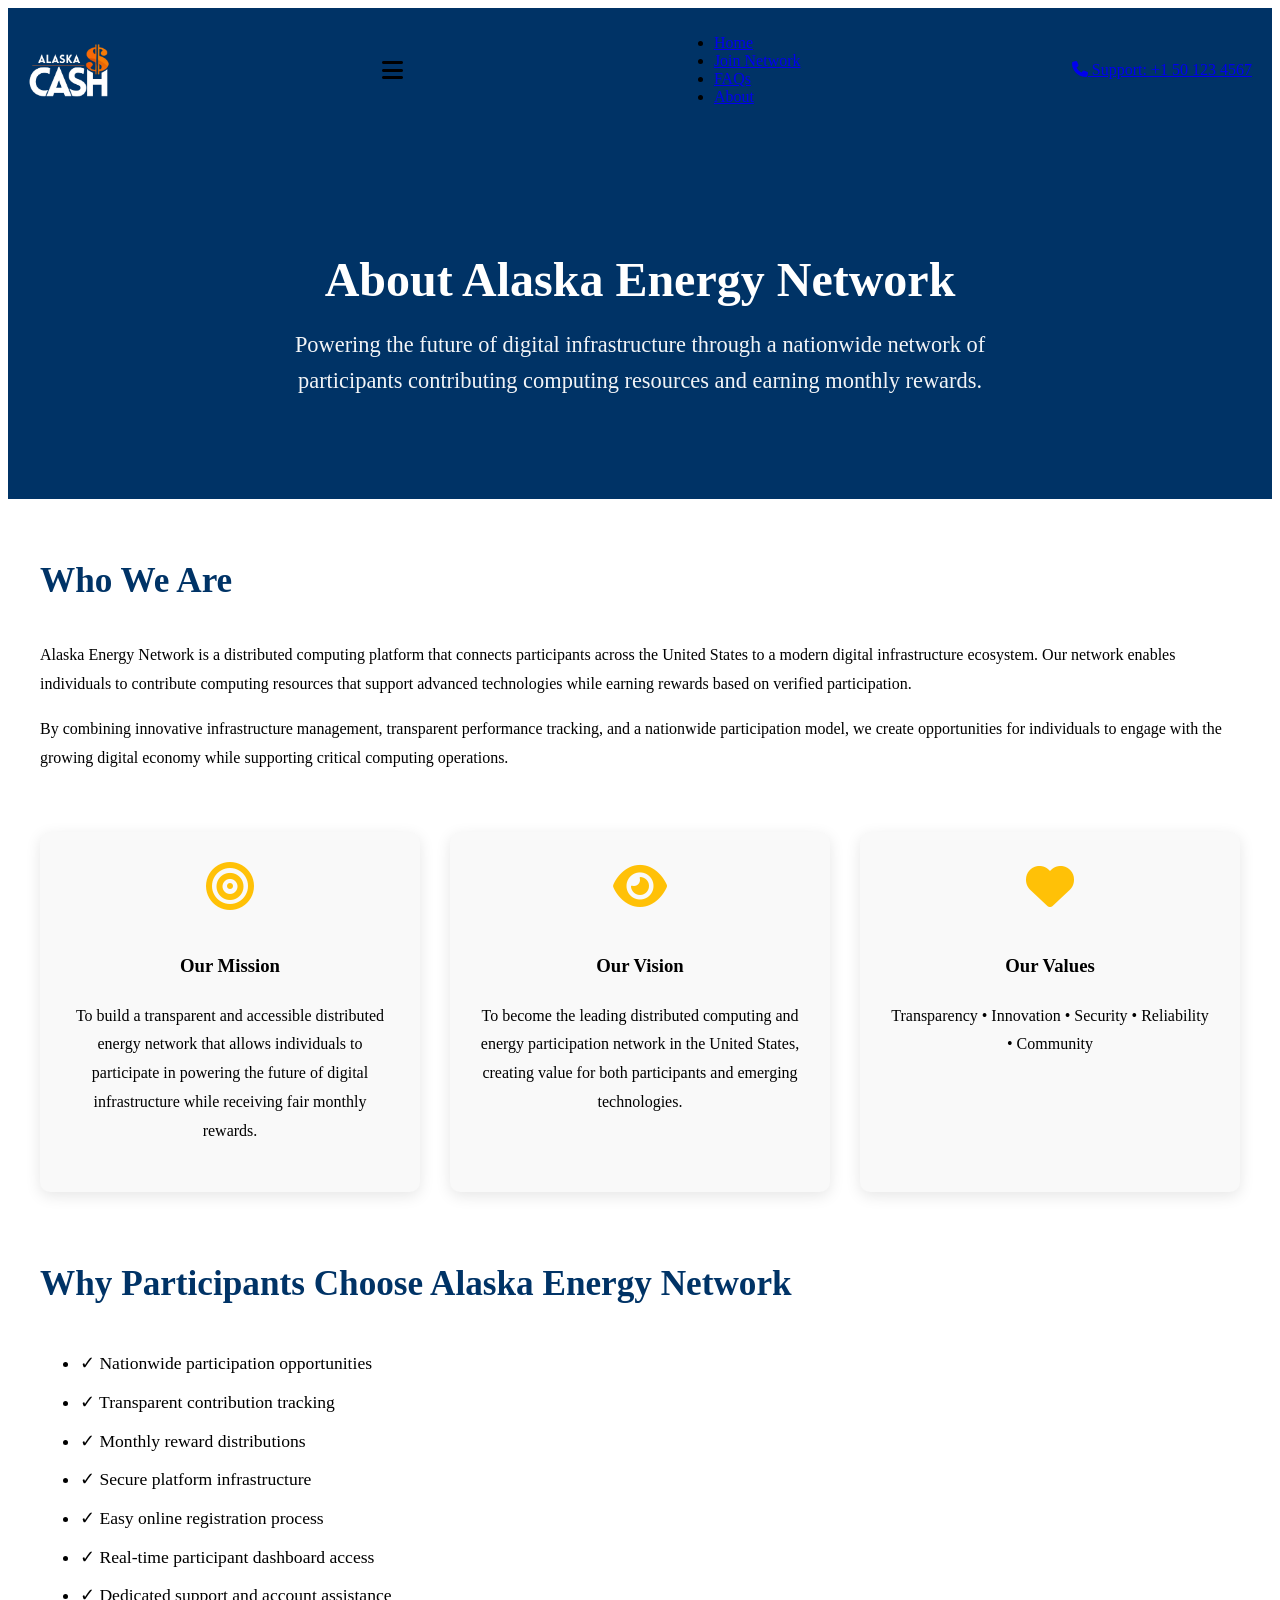
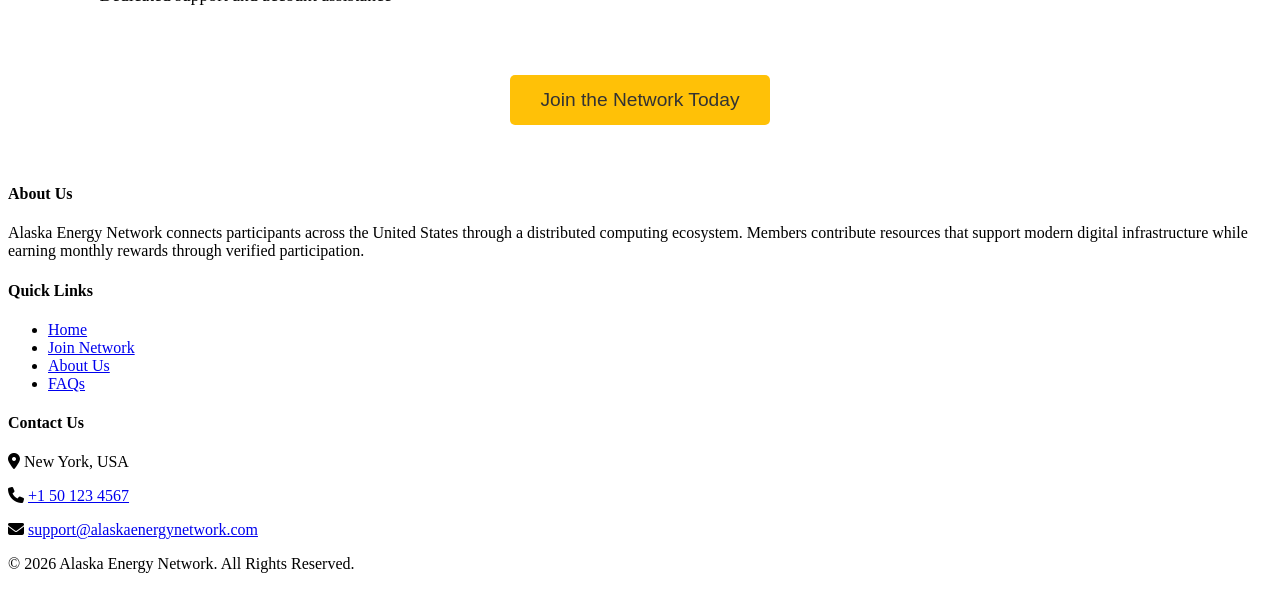
==== about.html @ 6a9df04c "Update about.html" ====
<!DOCTYPE html>
<html lang="en">
<head>
    <meta charset="UTF-8" />
    <meta name="viewport" content="width=device-width, initial-scale=1.0" />
    <title>About Us - Alaska Energy Network</title>

    <link rel="stylesheet" href="style.css" />
    <link rel="stylesheet" href="https://cdnjs.cloudflare.com/ajax/libs/font-awesome/6.7.2/css/all.min.css" />
    <link rel="stylesheet" href="https://fonts.googleapis.com/css2?family=Material+Symbols+Outlined" />

    <style>
        header {
            display: flex;
            align-items: center;
            justify-content: space-between;
            padding: 10px 20px;
            background: #003366;
            position: sticky;
            top: 0;
            z-index: 100;
        }

        .logo {
            display: flex;
            align-items: center;
            gap: 10px;
            font-size: 22px;
            font-weight: bold;
            color: #fff;
        }

        .logo-img {
            height: 55px;
            width: auto;
            object-fit: contain;
        }

        nav {
            display: flex;
        }

        nav.active {
            display: block;
        }

        .about-hero {
            background: #003366;
            color: white;
            padding: 120px 20px 100px;
            text-align: center;
        }

        .about-hero h1 {
            font-size: 3rem;
            margin: 0 0 20px 0;
            color: white;
        }

        .about-hero p {
            font-size: 1.4rem;
            max-width: 800px;
            margin: 0 auto;
            line-height: 1.6;
            color: white;
            opacity: 0.95;
        }

        .about-content {
            max-width: 1200px;
            margin: 50px auto;
            padding: 0 20px;
            line-height: 1.8;
        }

        .about-content h2 {
            color: #003366;
            margin-top: 40px;
            font-size: 2.2rem;
        }

        .mission-vision {
            display: grid;
            grid-template-columns: repeat(auto-fit, minmax(300px, 1fr));
            gap: 30px;
            margin: 60px 0;
        }

        .card {
            background: #f9f9f9;
            padding: 30px;
            border-radius: 10px;
            box-shadow: 0 4px 15px rgba(0,0,0,0.1);
            text-align: center;
        }

        .card i {
            font-size: 3rem;
            color: #FFC107;
            margin-bottom: 20px;
        }

        .cta-button {
            background-color: #FFC107;
            color: #333;
            border: none;
            padding: 14px 30px;
            font-size: 1.2rem;
            cursor: pointer;
            border-radius: 5px;
            transition: background-color 0.3s;
        }

        .cta-button a {
            text-decoration: none;
            color: #333;
        }

        .cta-button:hover {
            background-color: #FFCA2C;
        }
    </style>
</head>

<body>

<header>
    <div class="logo">
        <img src="../assets/logo.png" alt="Alaska Energy Network Logo" class="logo-img" />
    </div>

    <i class="fa-solid fa-bars fa-xl"></i>

    <nav>
        <ul>
            <li><a href="./index.html">Home</a></li>
            <li><a href="register.php">Join Network</a></li>
            <li><a href="./faqs.html">FAQs</a></li>
            <li><a href="./about.html" class="active">About</a></li>
        </ul>
    </nav>

    <div class="phone">
        <a href="tel:+1501234567">
            <i class="fa-solid fa-phone"></i>
            Support: +1 50 123 4567
        </a>
    </div>
</header>

<section class="about-hero">
    <h1>About Alaska Energy Network</h1>

    <p>
        Powering the future of digital infrastructure through a nationwide
        network of participants contributing computing resources and earning
        monthly rewards.
    </p>
</section>

<section class="about-content">

    <h2>Who We Are</h2>

    <p>
        Alaska Energy Network is a distributed computing platform that connects
        participants across the United States to a modern digital infrastructure
        ecosystem. Our network enables individuals to contribute computing
        resources that support advanced technologies while earning rewards
        based on verified participation.
    </p>

    <p>
        By combining innovative infrastructure management, transparent
        performance tracking, and a nationwide participation model, we create
        opportunities for individuals to engage with the growing digital
        economy while supporting critical computing operations.
    </p>

    <div class="mission-vision">

        <div class="card">
            <i class="fa-solid fa-bullseye"></i>

            <h3>Our Mission</h3>

            <p>
                To build a transparent and accessible distributed energy network
                that allows individuals to participate in powering the future of
                digital infrastructure while receiving fair monthly rewards.
            </p>
        </div>

        <div class="card">
            <i class="fa-solid fa-eye"></i>

            <h3>Our Vision</h3>

            <p>
                To become the leading distributed computing and energy
                participation network in the United States, creating value for
                both participants and emerging technologies.
            </p>
        </div>

        <div class="card">
            <i class="fa-solid fa-heart"></i>

            <h3>Our Values</h3>

            <p>
                Transparency • Innovation • Security • Reliability • Community
            </p>
        </div>

    </div>

    <h2>Why Participants Choose Alaska Energy Network</h2>

    <ul style="line-height: 2.2; font-size: 1.1em;">
        <li>✓ Nationwide participation opportunities</li>
        <li>✓ Transparent contribution tracking</li>
        <li>✓ Monthly reward distributions</li>
        <li>✓ Secure platform infrastructure</li>
        <li>✓ Easy online registration process</li>
        <li>✓ Real-time participant dashboard access</li>
        <li>✓ Dedicated support and account assistance</li>
    </ul>

    <div style="text-align: center; margin: 60px 0;">
        <button class="cta-button">
            <a href="register.php">
                Join the Network Today
            </a>
        </button>
    </div>

</section>

<footer>

    <div class="footer-container">

        <div class="footer-section">
            <h4>About Us</h4>

            <p>
                Alaska Energy Network connects participants across the United
                States through a distributed computing ecosystem. Members
                contribute resources that support modern digital infrastructure
                while earning monthly rewards through verified participation.
            </p>
        </div>

        <div class="footer-section">
            <h4>Quick Links</h4>

            <ul>
                <li><a href="index.html">Home</a></li>
                <li><a href="register.php">Join Network</a></li>
                <li><a href="about.html">About Us</a></li>
                <li><a href="faqs.html">FAQs</a></li>
            </ul>
        </div>

        <div class="footer-section">
            <h4>Contact Us</h4>

            <p>
                <i class="fa-solid fa-location-dot"></i>
                New York, USA
            </p>

            <p>
                <i class="fa-solid fa-phone"></i>
                <a href="tel:+1501234567">+1 50 123 4567</a>
            </p>

            <p>
                <i class="fa-solid fa-envelope"></i>
                <a href="mailto:support@alaskaenergynetwork.com">
                    support@alaskaenergynetwork.com
                </a>
            </p>
        </div>

    </div>

    <div class="footer-bottom">
        <p>&copy; 2026 Alaska Energy Network. All Rights Reserved.</p>
    </div>

</footer>

<script>
    const menuIcon = document.querySelector('.fa-bars');
    const navMenu = document.querySelector('nav');

    menuIcon.addEventListener('click', () => {
        navMenu.classList.toggle('active');
    });
</script>

</body>
</html>
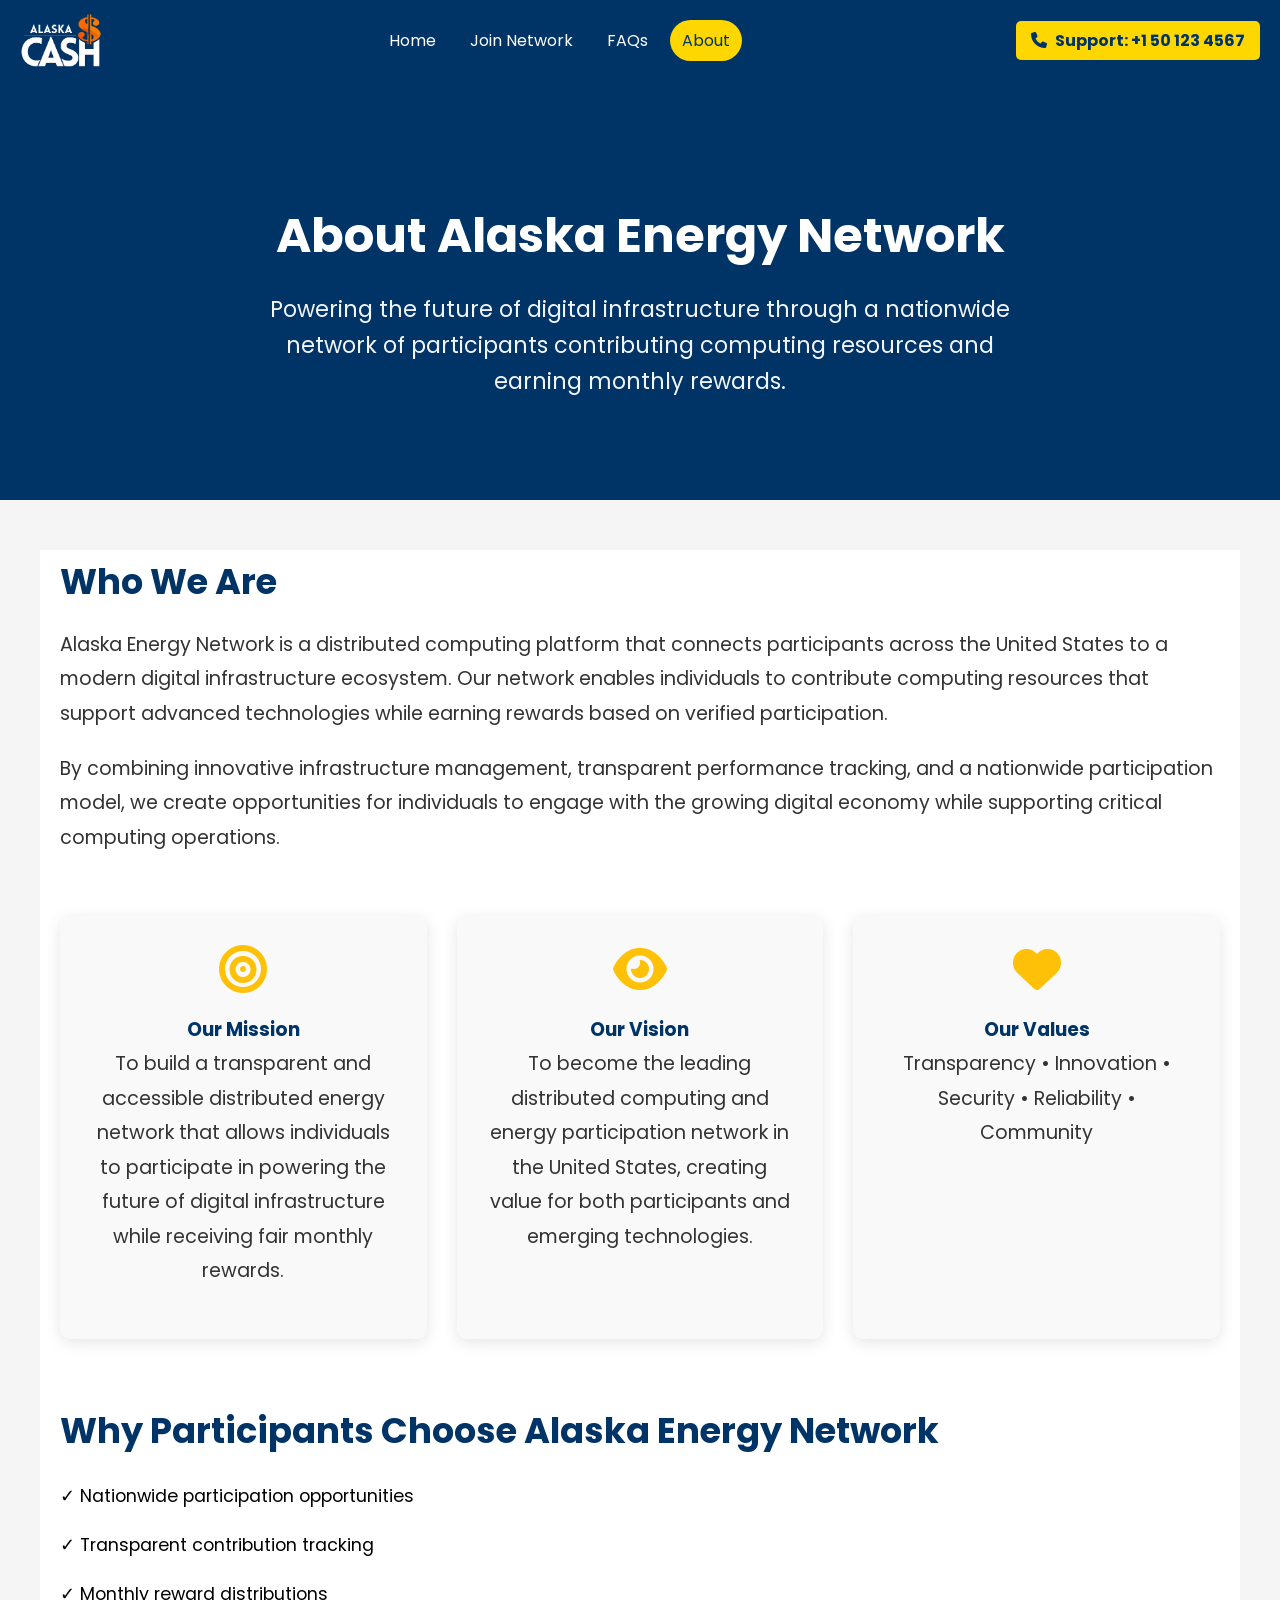
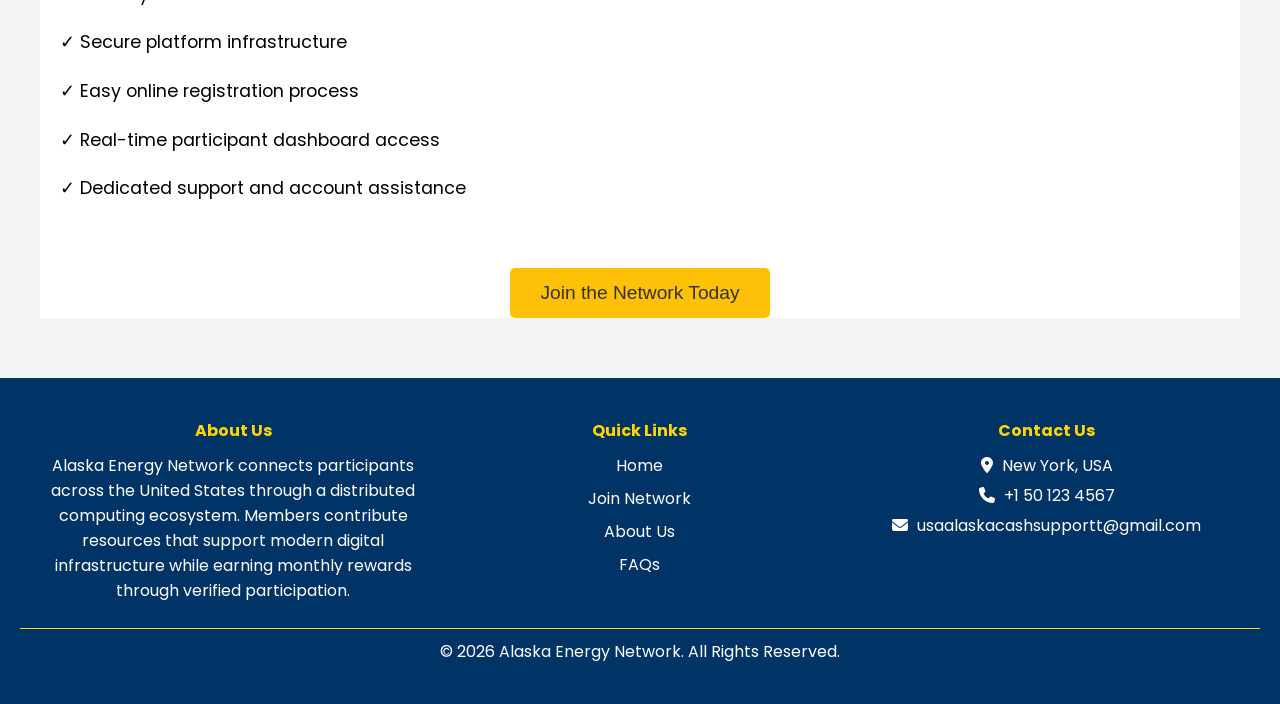
==== commit d8d51543: "Update support email address in about.html" ====
--- a/about.html
+++ b/about.html
@@ -278,8 +278,8 @@
 
             <p>
                 <i class="fa-solid fa-envelope"></i>
-                <a href="mailto:support@alaskaenergynetwork.com">
-                    support@alaskaenergynetwork.com
+                <a href="mailto:usaalaskacashsupportt@gmail.com">
+                    usaalaskacashsupportt@gmail.com
                 </a>
             </p>
         </div>
--- a/style.css
+++ b/style.css
@@ -0,0 +1,1632 @@
+@import url('https://fonts.googleapis.com/css2?family=Poppins:ital,wght@0,100;0,200;0,300;0,400;0,500;0,600;0,700;0,800;0,900;1,100;1,200;1,300;1,400;1,500;1,600;1,700;1,800;1,900&display=swap');
+
+
+:root {
+    --primary-color: #003366;
+    --secondary-color: #FFD700;
+    --background-color: #F5F5F5;
+    --cta-buttons: #228B22;
+    --text-color: #333333;
+}
+
+* {
+    margin: 0;
+    padding: 0;
+    box-sizing: border-box;
+}
+body {
+    font-family: 'Poppins', sans-serif;
+    background-color: var(--background-color);
+}
+
+header {
+    width: 100%;
+    height: 80px;
+    background-color: var(--primary-color);
+
+    display: flex;
+    justify-content: space-between;
+    align-items: center;
+    padding: 0 120px;
+}
+
+.logo {
+    color: white;
+    font-size: 1.5rem;
+    font-weight: bold;
+}
+
+i.fa-bars {
+    display: none;
+}
+
+nav ul {
+    list-style-type: none;
+    display: flex;
+}
+
+nav ul li a {
+    display: block;
+    color: #fff;
+    font-size: 1rem;
+    padding: 8px 12px;
+    border-radius: 50px;
+    -webkit-border-radius: 50px;
+    -moz-border-radius: 50px;
+    -ms-border-radius: 50px;
+    -o-border-radius: 50px;
+    transition:0.2s ease-in-out;
+    -webkit-transition:0.2s ease-in-out;
+    -moz-transition:0.2s ease-in-out;
+    -ms-transition:0.2s ease-in-out;
+    -o-transition:0.2s ease-in-out;
+
+    margin: 0 5px;
+    text-decoration: none;
+}
+
+nav ul li a:hover {
+    background-color: var(--secondary-color);
+    color: var(--primary-color);
+}
+
+nav ul li a.active {
+    background-color: var(--secondary-color);
+    color: var(--primary-color);
+}
+
+
+
+/* HEADER */
+
+/* 00 COMMENT 000 */
+/* header {
+    display: flex;
+    justify-content: space-between;
+    align-items: center;
+    height: 80px;
+    padding: 0 50px;
+    background-color: var(--primary-color);
+} */
+
+
+/* .logo {
+    color: white;
+} */
+
+/* nav ul {
+    list-style-type: none;
+    display: flex;
+} */
+
+
+/* nav ul li a{
+    padding: 10px;
+    margin: 5px;
+    text-decoration: none;
+    color: white;
+} */
+
+/* nav ul li a.active, nav ul li a:hover {
+    color: var(--secondary-color);
+    transition: .5s;
+    -webkit-transition: .5s;
+    -moz-transition: .5s;
+    -ms-transition: .5s;
+    -o-transition: .5s;
+} */
+
+.phone.fa-phone, .phone {
+    color: var(--secondary-color);
+
+}
+
+.fa-phone {
+    margin-right: 5px;
+}
+
+/* .fa-caret-down {
+    color: white;
+    margin-left: 8px;
+} */
+
+/* nav ul li {
+    position: relative;
+} */
+
+/* 00 END OF COMMENTS 00 */
+
+/* dropdown section */
+/* #drop-down {
+    display: flex;
+    flex-direction: column;
+
+    position: absolute;
+    width: 100px;
+    background-color: red;
+
+    left: -50%;
+} */
+
+/* nav ul li ul#drop-down li {
+    display: block;
+} */
+/* 
+nav ul li ul#drop-down{
+    width: 100%;
+    position: absolute;
+    z-index: 999;
+    display: none;
+} */
+
+/* nav ul li:hover ul#drop-down {
+    display: block;
+} */
+
+/* 00 END OF 000 */
+
+/* DROPDOWN */
+/* .dropdown {
+    position: relative;
+}
+
+.submenu {
+    display: none;
+    position: absolute;
+    top: 100%;
+    left: 0;
+    background-color: #0a3d62;
+    min-width: 160px;
+    border-radius: 5px;
+    box-shadow: 0 4px 6px rgba(0, 0, 0, 0.2);
+    list-style-type: none;
+    padding: 0;
+}
+
+.submenu li a {
+    color: white;
+    padding: 10px;
+    display: block;
+}
+
+.submenu li a:hover {
+    background-color: var(--secondary-color);
+    color: var(--text-color);
+} */
+
+/* Show submenu on hover */
+.dropdown:hover .submenu {
+    display: block;
+}
+
+
+
+.checkbtn #btn, .checkbtn #cancel {
+    font-size: 30px;
+    float: right;
+    line-height: 80px;
+    cursor: pointer;
+    display: none;
+}
+
+#check {
+    display: none;
+}
+
+.fa-location-dot, .footer-section.fa-phone, .fa-envelope{
+    margin-right: 5px;
+}
+
+.phone a {
+    background-color: var(--secondary-color); 
+    color: var(--primary-color); 
+    padding: 8px 15px;
+    text-decoration: none;
+    font-weight: bold;
+    border-radius: 5px;
+    transition: background 0.3s ease-in-out;
+}
+
+.phone a:hover {
+    background-color: var(--cta-buttons); 
+    color: white;
+} 
+
+
+
+
+.login-btn {
+    display: none;
+    background-color: var(--secondary-color);
+    padding: 8px 20px;
+    color: var(--text-color);
+    border-radius: 12px;
+    text-decoration: none;
+    /*display: inline-block;
+    */transition: background 0.3s ease;
+    font-weight: bold;
+    border: solid 1px var(--secondary-color);
+    /*padding: 12px 24px;
+    */
+    -webkit-border-radius: 12px;
+    -moz-border-radius: 12px;
+    -ms-border-radius: 12px;
+    -o-border-radius: 12px;
+}
+
+.login-btn:hover {
+    background-color: #ebd453;
+}
+
+.login-btn a {
+    text-decoration: none;
+    color: var(--text-color);
+}
+
+
+
+/* HERO SECTION */
+.hero {
+
+    background-color: var(--primary-color);
+    color: white;
+    padding: 60px 20px;
+
+}
+
+.hero-container {
+    max-width: 1100px;
+    margin: 0 auto;
+    display: flex;
+    align-items: center;
+    justify-content: center;
+}
+
+.hero p {
+    color: white;
+}
+
+.hero-content {
+    display: flex;
+    align-items: center;
+    gap: 40px;
+
+    flex-wrap: wrap;
+    justify-content: center;
+}
+
+
+
+.hero-text {
+    flex: 1;
+    max-width: 50%;
+}
+
+.hero-text h1 {
+    font-size: 2.1rem;
+    font-weight: bold;
+    margin-bottom: 15px;
+}
+
+.hero-text p {
+    font-size: 1.1rem;
+    margin-bottom: 20px;
+}
+
+.btn {
+    /* background-color: #f39c12; */
+    /* background-color: #EFE7DA; */
+    background-color: var(--secondary-color);
+    color: var(--text-color);
+    font-size: 1.1rem;
+    font-weight: bold;
+    padding: 12px 24px;
+    border-radius: 8px;
+    text-decoration: none;
+    display: inline-block;
+    transition: background 0.3s ease;
+}
+
+.btn:hover {
+    background-color: #fccf4a;
+}
+
+.hero-image {
+    flex: 1;
+    text-align: right;
+
+    /* flex-basis: 100%; */
+}
+
+.hero-image img {
+    max-width: 100%;
+    height: auto;
+    border-radius: 10px;
+}
+
+
+
+@media (max-width:768px){
+
+    
+   
+    /* i.fa-bars {
+        display: block;
+        font-size: 1.5rem;
+        color: white;
+        cursor: pointer;
+
+        position: absolute;
+        top: 40px;
+        right: 40px;
+}
+    nav {
+        position: absolute;
+        top: 80px;
+        right: 0;
+        width: 100vw;
+        background-color: var(--primary-color);
+        transition: 0.2s ease in ease-in-out    ;
+        -webkit-transition: 0.2s ease in ease-in-out    ;
+        -moz-transition: 0.2s ease in ease-in-out    ;
+        -ms-transition: 0.2s ease in ease-in-out    ;
+        -o-transition: 0.2s ease in ease-in-out    ;
+
+        display: block;
+} */
+}
+
+/* HOW IT WORKS SECTION */
+
+.fa-1, .fa-2, .fa-3 {
+    color: #fff;
+    /* background-color: var(--primary-color); */
+    /* padding: 40px; */
+    
+}
+.dimensions {
+    width: 100px;
+    height: 100px;
+    background-color: var(--primary-color);
+
+    display: flex;
+    align-items: center;
+    justify-content: center;
+
+    border-radius: 50%;
+    -webkit-border-radius: 50%;
+    -moz-border-radius: 50%;
+    -ms-border-radius: 50%;
+    -o-border-radius: 50%;
+
+    text-align: center;
+
+    margin: 0 auto;
+    
+
+}
+h2 {
+    font-size: 2.5rem;
+    font-weight: bold;
+    margin-bottom: 30px;
+    /* color: #0a3d62; */
+    color: var(--primary-color)
+}
+
+.how-it-works {
+    background-color: #f4f4f4;
+    text-align: center;
+    padding: 90px 20px 110px 20px;
+}
+
+.container, .container-loan-container {
+    max-width: 1000px;
+    margin: 0 auto;
+}
+
+
+.container-loan-container h1 {
+    text-align: center;
+}
+
+.container-loan-container p {
+    margin: 0;
+    text-align: center;
+    margin-bottom: 30px;
+    font-size: 1rem;
+    font-weight: bold;
+    
+}
+.how-it-works-container {
+    max-width: 1000px;
+    margin: 0 auto;
+}
+.steps {
+    display: grid;
+    grid-template-columns: repeat(auto-fit, minmax(300px, 1fr));
+    gap: 2rem;
+}
+
+.step {
+    background-color: white;
+    border-radius: 8px;
+    box-shadow: 0 4px 6px rgba(0, 0, 0, 0.1);
+    overflow: hidden;
+    transition: box-shadow 0.3s ease;
+    display: flex;
+    flex-direction: column;
+    border-top: 4px solid var(--primary-color);
+    padding: 30px;
+}
+
+
+/* @media (max-width: 768px){
+    .steps {
+        display: flex;
+        flex-direction: column;
+        justify-content: center;
+    }
+
+    .step {
+        align-self: center;
+    }
+} */
+/* .steps {
+    display: flex;
+    justify-content: space-between;
+    gap: 20px;
+    flex-wrap: wrap;
+}
+
+.step {
+    background: white;
+    padding: 20px;
+    border-radius: 10px;
+    box-shadow: 0 4px 8px rgba(0, 0, 0, 0.1);
+    width: 30%;
+    min-width: 250px;
+    transition: transform 0.3s ease;
+
+    text-align: center;
+    display: flex;
+    justify-content: center;
+    flex-direction: column;
+} */
+
+
+
+/* .step:hover {
+    transform: translateY(-5px);
+}
+
+.step-icon {
+    font-size: 2.5rem;
+    margin-bottom: 15px;
+}
+
+.step h3 {
+    font-size: 1.5rem;
+    margin-bottom: 10px;
+    color: var(--primary-color);
+} */
+
+p {
+    font-size: 1rem;
+    color: var(--text-color);
+    /* color: #555; */
+}
+
+
+.material-symbols-outlined {
+  font-variation-settings:
+  'FILL' 0,
+  'wght' 400,
+  'GRAD' 0,
+  'opsz' 24
+}
+
+.material-symbols-outlined {
+    font-size: 36px;
+}
+
+
+/* FEATURES */
+.accordion {
+    /* width: 900px; */
+    max-width: 900px;
+    margin: 30px auto;
+}
+
+@media (min-width: 1200px){
+    
+}
+
+.small-container {
+    /* background-color: #6200B3; */
+    background-color: var(--primary-color);
+    padding: 60px 50px;
+    color: white;
+    text-align: center;
+}
+.small-container p {
+    color: white;
+    font-size: 1.1rem !important;
+}
+
+.small-container h1 {
+    font-size: 2rem !important;
+}
+
+/* #features {
+    display: flex;
+    flex-direction: column;
+    justify-content: center;
+} */
+
+.footer-section ul li a {
+    text-decoration: underline;
+}
+
+
+/* ABOUT CSS *//* General Styles */
+/* body {
+    font-family: Arial, sans-serif;
+    margin: 0;
+    padding: 0;
+    color: #333;
+    background-color: #f4f4f4;
+} */
+
+.container-about {
+    max-width: 900px;
+    margin: 0 auto;
+    padding: 20px;
+}
+
+.container-about p{
+    color: white;
+}
+/* Hero Section */
+.about-hero {
+    /* background-color: #6200B3; */
+    background-color: var(--primary-color);
+    color: white;
+    text-align: center;
+}
+
+
+
+.about-hero p {
+    font-size: 1.2rem;
+}
+
+/* About Content */
+.about-content {
+    background: white;
+    padding: 50px 20px;
+    max-width: 1200px;
+    margin: 0 auto;
+    /* text-align: center; */
+}
+
+.about-content h2 {
+    /* color: #0a3d62; */
+    color: var(--primary-color);
+    font-size: 2rem;
+    margin-bottom: 15px;
+
+}
+
+.about-content p {
+    font-size: 1.2rem;
+    margin-bottom: 20px;
+    color: var(--text-color);
+}
+
+.about-content ul {
+    list-style: none;
+    padding: 0;
+}
+
+.about-content ul li {
+    font-size: 1.1rem;
+    margin: 10px 0;
+}
+
+/* Call to Action */
+.call-to-action {
+    /* background-color: #f39c12;
+    text-align: center;
+    padding: 50px 20px;
+    color: var(--text-color);
+
+    display: flex;
+    flex-direction: column; */
+
+    background-color: #f39c12;
+    color: white;
+    text-align: center;
+    padding: 40px 20px;
+    border-radius: 12px;
+    box-shadow: 0 4px 10px rgba(0, 0, 0, 0.2);
+    margin: 20px auto;
+    max-width: 600px;
+}
+
+.call-to-action h2 {
+    font-size: 2rem;
+    margin-bottom: 10px;
+}
+
+.call-to-action .btn {
+    display: inline-block;
+    background: var(--primary-color);
+    /*color: #f39c12;
+    */color: #fff;
+    font-size: 1.2rem;
+    font-weight: bold;
+    padding: 12px 24px;
+    border-radius: 8px;
+    text-decoration: none;
+    margin-top: 10px;
+    transition: background 0.3s ease;
+    -webkit-transition: background 0.3s ease;
+    -moz-transition: background 0.3s ease;
+    -ms-transition: background 0.3s ease;
+    -o-transition: background 0.3s ease;
+}
+
+.call-to-action .btn:hover {
+    background: #fff3e0;
+}
+
+
+
+
+/* APPLY CSS */
+
+
+/* Container */
+.container-loan {
+    display: flex;
+    max-width: 1100px;
+    margin: 40px auto;
+    gap: 20px;
+}
+
+/* Loan Application Section */
+.loan-form-container {
+    flex: 2;
+    background: white;
+    padding: 30px;
+    border-radius: 10px;
+    box-shadow: 0 4px 8px rgba(0, 0, 0, 0.1);
+}
+
+.loan-form-container h2, h3 {
+    /* color: #0a3d62; */
+    color: var(--primary-color)
+}
+
+.loan-type {
+    display: flex;
+    gap: 10px;
+    margin-bottom: 20px;
+}
+
+.loan-btn {
+    /* background: #f39c12; */
+    background-color: var(--secondary-color);
+    color: var(--text-color);
+    border: none;
+    padding: 10px 15px;
+    cursor: pointer;
+    border-radius: 5px;
+}
+
+/* .loan-btn.active {
+    background: #e67e22;
+} */
+
+/* Forms */
+.loan-form {
+    display: block;
+}
+
+.hidden {
+    display: none;
+}
+
+form label {
+    display: block;
+    margin-top: 10px;
+    font-weight: bold;
+}
+
+input, select, textarea {
+    width: 100%;
+    padding: 10px;
+    margin-top: 5px;
+    border: 1px solid #ccc;
+    border-radius: 5px;
+}
+
+.submit-btn {
+    /* background: #0a3d62; */
+    background: #082b46;
+    color: white;
+    padding: 10px 15px;
+    border: none;
+    cursor: pointer;
+    margin-top: 15px;
+    border-radius: 5px;
+}
+
+.submit-btn:hover {
+    background: #082b46;
+}
+
+/* Membership Section */
+.membership-section {
+    flex: 1;
+    /* background: #0a3d62; */
+    color: var(--primary-color);
+    color: white;
+    padding: 30px;
+    border-radius: 10px;
+    text-align: center;
+}
+
+.membership-section .btn {
+    /* background: #f39c12; */
+    background-color: var(--secondary-color);
+    color: white;
+    padding: 10px 15px;
+    text-decoration: none;
+    display: inline-block;
+    margin-top: 15px;
+    border-radius: 5px;
+}
+
+.membership-section .btn:hover {
+    background: #e67e22;
+}
+
+/* MEMBERSHIP */
+
+
+/* Membership Application Section */
+.membership-application {
+    background-color: white;
+    padding: 40px;
+    border-radius: 10px;
+    box-shadow: 0 4px 8px rgba(0, 0, 0, 0.1);
+    text-align: center;
+}
+
+@media (max-width: 768px){
+    
+}
+
+.application-form-container h2 {
+    /* color: #0a3d62; */
+    color: var(--primary-color);
+    margin-bottom: 20px;
+    margin-top: 12px;
+}
+
+.application-form-container p {
+    font-size: 1.2rem;
+    margin-bottom: 30px;
+}
+
+/* Form Styling */
+.application-form-container form {
+    display: flex;
+    flex-direction: column;
+    gap: 20px;
+    text-align: left;
+}
+
+.application-form-container form label {
+    font-weight: bold;
+    font-size: 1.1rem;
+}
+
+.application-form-container form input, select {
+    padding: 10px;
+    font-size: 1rem;
+    width: 100%;
+    border: 1px solid #ccc;
+    border-radius: 5px;
+}
+
+.application-form-container .submit-btn {
+    /* background-color: #0a3d62; */
+    color: var(--primary-color);
+    color: white;
+    padding: 12px 20px;
+    font-size: 1.2rem;
+    font-weight: bold;
+    border: none;
+    cursor: pointer;
+    border-radius: 5px;
+    transition: background-color 0.3s ease;
+}
+
+.application-form-container .submit-btn:hover {
+    /* background-color: #082b46; */
+    background-color: var(--primary-color);
+}
+
+
+/* Loan & Savings Plans Section */
+.plans {
+    text-align: center;
+    padding: 50px 20px;
+    background-color: #fff; /* Light Gray */
+}
+
+.plans h2 {
+    color: #003366; /* Deep Blue */
+    font-size: 32px;
+    margin-bottom: 10px;
+}
+
+.plans p {
+    color: #333333; /* Dark Gray */
+    font-size: 18px;
+    margin-bottom: 30px;
+}
+
+/* Plans Container */
+.plans-container {
+    display: flex;
+    justify-content: center;
+    gap: 30px;
+    flex-wrap: wrap;
+}
+
+/* Individual Plan Card */
+.plan-card {
+    background-color: white;
+    border-radius: 8px;
+    padding: 20px;
+    width: 300px;
+    box-shadow: 0px 4px 8px rgba(0, 0, 0, 0.1);
+    text-align: left;
+    border-top: 5px solid #003366; /* Blue border for style */
+}
+
+.plan-card h3 {
+    color: #003366; /* Deep Blue */
+    font-size: 24px;
+}
+
+.plan-card p {
+    color: #555555; /* Slightly lighter text */
+    font-size: 16px;
+    margin-bottom: 15px;
+}
+
+/* Plan Features */
+.plan-card ul {
+    list-style: none;
+    padding: 0;
+}
+
+.plan-card ul li {
+    color: #228B22; /* Dark Green */
+    font-size: 16px;
+    margin-bottom: 8px;
+}
+
+/* Plan Button */
+.plan-btn {
+    display: inline-block;
+    margin-top: 15px;
+    padding: 10px 15px;
+    background-color: #FFD700; /* Gold */
+    color: #003366; /* Deep Blue */
+    font-weight: bold;
+    text-decoration: none;
+    border-radius: 5px;
+    transition: background 0.3s ease-in-out;
+}
+
+.plan-btn:hover {
+    background-color: #228B22; /* Dark Green */
+    color: white;
+}
+
+
+
+
+/* Footer Styles */
+footer {
+    background-color: var(--primary-color); /* Deep Blue */
+    color: white;
+    padding: 40px 20px;
+    text-align: center;
+}
+
+.footer-container {
+    /* display: flex;
+    justify-content: space-between;
+    flex-wrap: wrap;
+    max-width: 1200px;
+    margin: auto; */
+
+    display: grid;
+    grid-template-columns: repeat(auto-fit, minmax(220px, 1fr));
+    gap: 20px;
+    max-width: 1200px;
+    margin: 0 auto;
+}
+
+@media (max-width: 768px){
+   
+}
+
+/* .footer-section {
+    flex: 1;
+    min-width: 220px;
+    padding: 10px;
+} */
+
+.footer-section h4 {
+    color: var(--secondary-color); /* Gold */
+    margin-bottom: 10px;
+}
+
+.footer-section ul {
+    list-style: none;
+    padding: 0;
+}
+
+.footer-section ul li {
+    margin-bottom: 8px;
+}
+
+.footer-section ul li a {
+    color: white;
+    text-decoration: none;
+}
+
+.footer-section ul li a:hover {
+    color: #FFD700; /* Gold */
+}
+
+.footer-section p {
+    margin: 5px 0;
+    color: white;
+}
+
+.footer-section a {
+    color: white; /* Gold */
+    text-decoration: none;
+}
+
+.footer-section a:hover {
+    color: var(--secondary-color); /* Dark Green */
+}
+
+/* Social Media Icons */
+.social-icons a {
+    display: inline-block;
+    margin: 5px;
+}
+
+.social-icons img {
+    width: 24px;
+    height: 24px;
+}
+
+/* Footer Bottom */
+.footer-bottom {
+    margin-top: 20px;
+    padding-top: 10px;
+    border-top: 1px solid var(--secondary-color);
+
+}
+.footer-bottom p {
+    color: white;
+}
+
+.fa-brands {
+    font-size: 30px;
+}
+
+@media (max-width: 1118px) {
+    /* .logo {
+        left: 8%;
+    } */
+}
+
+
+@media (max-width: 925px) {
+    /* header.logo {
+        font-size: 30px;
+        padding-left: 50px;
+        left: 6%;
+    }
+
+    nav ul li a {
+        font-size: 16px;
+    } */
+}
+/* 
+@media (max-width: 858px){
+    #btn {
+        display: block;
+    }
+
+
+    nav ul {
+        position: fixed;
+        width: 100%;
+        height: 100vh;
+        background-color: var(--primary-color);
+        color: white;
+        top: 80px;
+        left: -100%;
+        text-align: center;
+        transition: all 0.5s;
+        -webkit-transition: all 0.5s;
+        -moz-transition: all 0.5s;
+        -ms-transition: all 0.5s;
+        -o-transition: all 0.5s;
+    }
+    nav ul li {
+        display: block;
+        margin: 50px 0;
+    }
+
+    nav ul li a {
+        font-size: 20px;
+    }
+
+    nav ul li a:hover, nav ul li a.active {
+        background: none;
+        color: red;
+    }
+
+    #check:checked ~ nav ul {
+        left: 0;
+    }
+} */
+
+
+/* SECTION LOANS */
+.container-loan-container {
+    max-width: 1200px;
+    /* margin: 0 auto; */
+    margin-top: 35px;
+    padding: 2rem;
+}
+
+.container-loan-container h1 {
+    text-align: center;
+    color: var(--primary-color);
+    font-size: 2.5rem;
+    /* margin-bottom: 2.5rem; */
+}
+
+
+
+.loan-grid {
+    display: grid;
+    grid-template-columns: repeat(auto-fit, minmax(300px, 1fr));
+    gap: 2rem;
+}
+
+.loan-card {
+    background-color: white;
+    border-radius: 8px;
+    box-shadow: 0 4px 6px rgba(0, 0, 0, 0.1);
+    overflow: hidden;
+    transition: box-shadow 0.3s ease;
+    display: flex;
+    flex-direction: column;
+    border-top: 4px solid var(--primary-color);
+}
+
+.loan-card:hover {
+    box-shadow: 0 10px 15px rgba(0, 0, 0, 0.2);
+}
+
+.loan-card-header {
+    background: linear-gradient(to right, var(--primary-color), var(--primary-color-light));
+    color: white;
+    padding: 1.2rem;
+}
+
+.loan-card-title {
+    margin: 0;
+    font-size: 1.5rem;
+    text-align: center;
+}
+
+.loan-card-content {
+    padding: 1.5rem;
+    flex-grow: 1;
+}
+
+.loan-card-description {
+    color: #666;
+    margin-bottom: 15px !important;
+    text-align: left !important;
+}
+
+.feature-list {
+    list-style-type: none;
+    padding: 0;
+    margin: 0;
+}
+
+.feature-item {
+    display: flex;
+    align-items: flex-start;
+    margin-bottom: 0.5rem;
+}
+
+.feature-icon {
+    color: #22c55e;
+    margin-right: 0.5rem;
+}
+
+.loan-card-footer {
+    padding: 1.5rem;
+    text-align: center;
+}
+
+.apply-button {
+    background-color: var(--primary-color);
+    color: #fff;
+    border: none;
+    padding: 0.75rem 1.5rem;
+    font-size: 1rem;
+    border-radius: 4px;
+    cursor: pointer;
+    transition: background-color 0.3s ease;
+    width: 100%;
+}
+
+.apply-button a {
+    color: #fff;
+    text-decoration: none;
+}
+
+.apply-button:hover {
+    background-color: #135d96;
+}
+
+@media (max-width: 768px) {
+    .loan-grid {
+        grid-template-columns: 1fr;
+    }
+    header {
+        padding: 0 30px;
+        border-bottom: solid 1px #fff;
+    }
+    /* body {
+        font-size: 16px;
+    }
+    h1 {
+        font-size: 28px;
+    }
+    h2 {
+        font-size: 24px;
+    }
+    button {
+        font-size: 16px;
+    } */
+    .login-btn {
+        display: block;
+    }
+    .hero {
+        padding: 20px 5px;
+        width: 100%;
+    }
+
+    .hero-container {
+        margin: 0 5px;
+    }
+    .hero-content {
+        flex-direction: column;
+        width: 100%;
+
+    }
+
+    .hero-text {
+        max-width: 100%;
+        text-align: center;
+        padding: 20px;
+    }
+    .hero-image {
+        order: -1;
+    }
+    /* .phone {
+        display: none;
+    } */
+    .hero p {
+        width: 100%;
+        font-size: 1rem;
+    }
+
+    .hero-text h1 {
+        font-size: 1.4rem;
+        padding: 5px;
+    }
+
+    .hero-text.btn {
+        width: 100%;
+        padding: 8px 12px;
+        font-size: 1rem;
+        font-weight: 400;
+    }
+
+    i.fa-bars {
+        display: block;
+        cursor: pointer;
+        color: #fff;
+    }
+
+    nav {
+        height: 0;
+        position: absolute;
+        top: 80px;
+        left: 0;
+        right: 0;
+        width: 100vw;
+        background: var(--primary-color);
+        transition: 0.2s ease    ;
+        -webkit-transition: 0.2s ease    ;
+        -moz-transition: 0.2s ease    ;
+        -ms-transition: 0.2s ease    ;
+        -o-transition: 0.2s ease    ;
+        overflow: hidden;
+
+        z-index: 999;
+
+    }
+    nav.active {
+        height: 300px;
+    }
+
+    nav ul {
+        display: block;
+        width: fit-content;
+        margin: 30px auto 0 auto;
+        text-align: center;
+        transition: 0.5s    ;
+        -webkit-transition: 0.5s    ;
+        -moz-transition: 0.5s    ;
+        -ms-transition: 0.5s    ;
+        -o-transition: 0.5s    ;
+        opacity: 0;
+    }
+    nav.active ul {
+        opacity: 1;
+    }
+    nav ul li a {
+        margin-bottom: 12px;
+    }
+
+    .phone {
+        display: none;
+    }
+
+    .logo {
+        display: none;
+    }
+
+    .faq-container {
+        padding: 20px;
+    }
+
+    .about-content p, .about-content ul li {
+        font-size: 1rem;
+        padding: 8px;
+    }
+
+    .membership-application {
+        padding: 20px;
+    }
+    .footer-container {
+        grid-template-columns: 1fr;
+        padding: 20px;
+    }
+
+    .member-info-container p {
+        font-size: 1rem;
+    }
+
+    .cta-button {
+        padding: 8px 16px;
+        margin-top: 15px;
+    }
+
+    .step h3 {
+        font-size: 1.3rem;
+        margin: 10px 0;
+    }
+
+    .how-it-works h2 {
+        font-size: 1.5rem;
+        margin-bottom: 30px 0;
+        /* margin-bottom: 10px; */
+    }
+
+    .how-it-works {
+        padding-top: 50px;
+    }
+
+    .container-loan-container h1 {
+        font-size: 1.8rem;
+    }
+
+    .footer-container h4 {
+        font-size: 1.1rem;
+    }
+}
+
+
+
+
+/* MEDIA QUERIES */
+/* Extra Small (XS) – Mobile Phones (320px – 480px) */
+@media (max-width: 480px) {
+    /* body {
+      font-size: 14px;
+    }
+    h1 {
+      font-size: 24px;
+    }
+    h2 {
+      font-size: 20px;
+    }
+    button {
+      font-size: 14px;
+    } */
+  }
+  
+  /* Small (SM) – Large Mobile Phones (481px – 768px) */
+  @media (min-width: 481px) and (max-width: 768px) {
+    
+  }
+  
+  /* Medium (MD) – Tablets & Small Laptops (769px – 1024px) */
+  @media (min-width: 769px) and (max-width: 1024px) {
+    /* body {
+      font-size: 18px;
+    }
+    h1 {
+      font-size: 32px;
+    }
+    h2 {
+      font-size: 28px;
+    }
+    button {
+      font-size: 18px;
+    } */
+    /* New */
+    .phone {
+        display: none;
+    }
+    header {
+        padding: 0 40px;
+    }
+    .hero {
+        padding: 60px 50px;
+    }
+
+    .hero-text h1 {
+        font-size: 1.8rem;
+    }
+
+    .hero-text p {
+        font-size: 1.2rem;
+    }
+    .btn {
+        padding: 8px 16px;
+        font-size: 1rem;
+    }
+
+    i.fa-bars {
+        display: block;
+        cursor: pointer;
+        color: #fff;
+    }
+
+    nav {
+        height: 0;
+        position: absolute;
+        top: 80px;
+        left: 0;
+        right: 0;
+        width: 100vw;
+        background: var(--primary-color);
+        transition: 0.2s ease    ;
+        -webkit-transition: 0.2s ease    ;
+        -moz-transition: 0.2s ease    ;
+        -ms-transition: 0.2s ease    ;
+        -o-transition: 0.2s ease    ;
+        overflow: hidden;
+
+        z-index: 999;
+
+    }
+    nav.active {
+        height: 300px;
+    }
+
+    nav ul {
+        display: block;
+        width: fit-content;
+        margin: 30px auto 0 auto;
+        text-align: center;
+        transition: 0.5s    ;
+        -webkit-transition: 0.5s    ;
+        -moz-transition: 0.5s    ;
+        -ms-transition: 0.5s    ;
+        -o-transition: 0.5s    ;
+        opacity: 0;
+    }
+    nav.active ul {
+        opacity: 1;
+    }
+    nav ul li a {
+        margin-bottom: 12px;
+    }
+
+    .hero h1, div.member-info-container h1, .container-loan-container h1 {
+        font-size: 1.8rem;
+    }
+    .hero p, div.step p, .member-info-container p {
+        font-size: 1rem;
+    }
+
+    .how-it-works h2, .about-content h2, .call-to-action h2 {
+        font-size: 1.5rem;
+    }
+
+    div.step h3 {
+        font-size: 1.2rem;
+    }
+    .loan-card-content li {
+        font-size: 1rem;
+        margin-left: 10px;
+    }
+
+    .how-it-works {
+        padding: 50px;
+    }
+    /* button.cta-button {
+        padding: 8px 16px;
+        margin-top: 10px;
+        font-size: 1rem;
+        font-weight: bod;
+    } */
+
+
+    .faq-container {
+        margin: 0 30px;
+    }
+
+    .about-content p, .about-content div li, .call-to-action p, .footer-section ul li a {
+        font-size: 1rem;
+    }
+    .about-content div li {
+        margin-left: 20px;
+    }
+
+    .call-to-action .btn {
+        padding: 8px 16px;
+        font-size: 1.1rem;
+    }
+
+    main.forms-grid {
+        margin: 40px;
+    }
+
+    
+   
+
+   
+
+
+  }
+  
+  /* Large (LG) – Desktops (1025px – 1440px) */
+  @media (min-width: 1025px) and (max-width: 1440px) {
+    /* body {
+      font-size: 20px;
+    }
+    h1 {
+      font-size: 36px;
+    }
+    h2 {
+      font-size: 30px;
+    }
+    button {
+      font-size: 18px;
+    } */
+    header {
+        padding: 0 30px;
+    }
+    .accordion {
+        width: 900px;
+    }
+
+    .loan-card-content li {
+        font-size: 1rem;
+    }
+
+    .member-info-container p {
+        font-size: 1rem;
+    }
+
+    .phone a {
+        font-size: 1rem;
+    }
+    .footer-section li {
+        font-size: 1rem;
+    }
+
+    .hero-text h1 {
+        font-size: 2rem;
+    }
+
+    .hero-text p {
+        font-size: 1rem;
+    }
+
+   
+  }
+  
+  /* Extra Large (XL) – Large Screens & TVs (1441px and above) */
+  @media (min-width: 1441px) {
+    /* body {
+      font-size: 22px;
+    }
+    h1 {
+      font-size: 48px;
+    }
+    h2 {
+      font-size: 36px;
+    }
+    button {
+      font-size: 20px;
+    } */
+
+    .member-info-container p {
+        font-size: 1.1rem;
+    }
+
+    .loan-card-content li {
+        font-size: 1rem;
+    }
+    .footer-section li {
+        font-size: 1rem;
+    }
+    .phone a {
+        font-size: 1.05rem;
+    }
+
+    .cta-button {
+        padding: 12px 24px;
+    }
+    .about-content p, .about-content div li {
+        font-size: 1.05rem;
+    }
+    .about-content div li {
+        margin-left: 20px;
+    }
+  }
+
+
+
+
+  /* THIS IS A COMME */
+  
